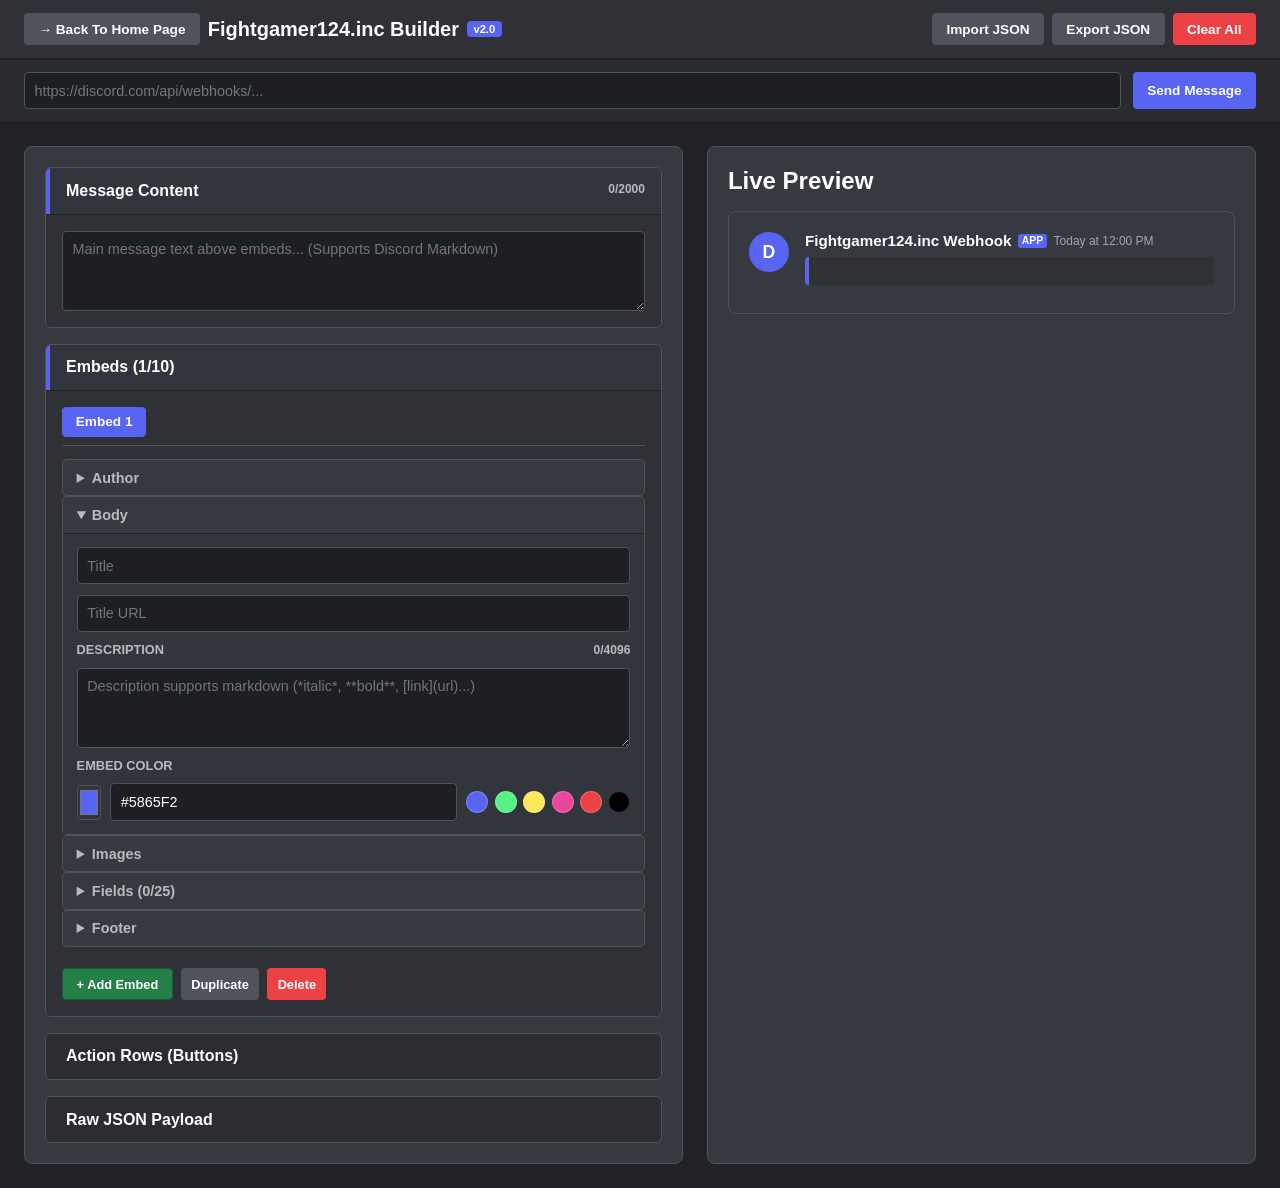
==== embed.html @ 540b1a71 "Change header branding to Fightgamer124.inc Updated the title and header branding from 'Discohook Bu" ====
<!DOCTYPE html>
<html lang="en">
<head>
    <meta charset="UTF-8">
    <meta name="viewport" content="width=device-width, initial-scale=1.0">
    <title>FG124 | Embed Builder</title>
    <link rel="stylesheet" href="embed.css">
</head>
<body>

<header class="topbar">
    <div class="brand">
        <!-- Back to Index Button -->
        <a href="index.html" class="btn btn-secondary back-btn" title="Back to Main Index">
            &#8594; Back To Home Page
        </a>
        <h1>Fightgamer124.inc Builder</h1>
        <span class="badge">v2.0</span>
    </div>
    <div class="top-actions">
        <button id="importBtn" class="btn btn-secondary">Import JSON</button>
        <button id="exportBtn" class="btn btn-secondary">Export JSON</button>
        <button id="clearAllBtn" class="btn btn-danger">Clear All</button>
    </div>
</header>

<!-- Webhook Integration Bar -->
<div class="webhook-bar">
    <input type="url" id="webhookUrl" placeholder="https://discord.com/api/webhooks/..." />
    <button id="sendWebhookBtn" class="btn btn-primary">Send Message</button>
</div>

<main class="layout">
    <!-- EDITOR PANEL (Fightgamer124.inc Style Accordion) -->
    <section class="editor">
        
        <!-- Main Message Content -->
        <details class="accordion-section" open>
            <summary class="accordion-header">
                <span>Message Content</span>
                <span class="counter"><span id="contentCount">0</span>/2000</span>
            </summary>
            <div class="accordion-body">
                <textarea id="messageContent" placeholder="Main message text above embeds... (Supports Discord Markdown)" maxlength="2000"></textarea>
            </div>
        </details>

        <!-- Embeds Accordion -->
        <details class="accordion-section" open>
            <summary class="accordion-header">
                <span>Embeds (<span id="embedCount">1</span>/10)</span>
            </summary>
            <div class="accordion-body">
                <div id="embedTabs" class="embed-tabs"></div>

                <div id="embedEditor" class="editor-content">
                    <!-- Author -->
                    <details class="nested-accordion">
                        <summary>Author</summary>
                        <div class="nested-body">
                            <input id="authorName" type="text" placeholder="Author name" maxlength="256">
                            <input id="authorURL" type="url" placeholder="Author URL">
                            <input id="authorIcon" type="url" placeholder="Author Icon URL">
                        </div>
                    </details>

                    <!-- Body (Title & Description) -->
                    <details class="nested-accordion" open>
                        <summary>Body</summary>
                        <div class="nested-body">
                            <input id="title" type="text" placeholder="Title" maxlength="256">
                            <input id="titleURL" type="url" placeholder="Title URL">
                            <div class="label-with-counter">
                                <label>Description</label>
                                <span class="counter"><span id="descriptionCount">0</span>/4096</span>
                            </div>
                            <textarea id="description" placeholder="Description supports markdown (*italic*, **bold**, [link](url)...)" maxlength="4096"></textarea>
                            
                            <!-- Color Swatches -->
                            <label>Embed Color</label>
                            <div class="color-picker-row">
                                <input id="color" type="color" value="#5865f2">
                                <input id="colorHex" type="text" value="#5865F2" maxlength="7">
                                <div class="swatches">
                                    <button class="swatch" data-color="#5865f2" style="background:#5865f2"></button>
                                    <button class="swatch" data-color="#57f287" style="background:#57f287"></button>
                                    <button class="swatch" data-color="#fee75c" style="background:#fee75c"></button>
                                    <button class="swatch" data-color="#eb459e" style="background:#eb459e"></button>
                                    <button class="swatch" data-color="#ed4245" style="background:#ed4245"></button>
                                    <button class="swatch" data-color="#000000" style="background:#000000"></button>
                                </div>
                            </div>
                        </div>
                    </details>

                    <!-- Images -->
                    <details class="nested-accordion">
                        <summary>Images</summary>
                        <div class="nested-body">
                            <input id="thumbnail" type="url" placeholder="Thumbnail URL">
                            <input id="image" type="url" placeholder="Image URL">
                        </div>
                    </details>

                    <!-- Fields -->
                    <details class="nested-accordion">
                        <summary>Fields (<span id="fieldCount">0</span>/25)</summary>
                        <div class="nested-body">
                            <div id="fields" class="dynamic-list"></div>
                            <button id="addField" class="btn btn-small">+ Add Field</button>
                        </div>
                    </details>

                    <!-- Footer -->
                    <details class="nested-accordion">
                        <summary>Footer</summary>
                        <div class="nested-body">
                            <input id="footerText" type="text" placeholder="Footer text" maxlength="2048">
                            <input id="footerIcon" type="url" placeholder="Footer icon URL">
                            <label class="checkbox">
                                <input id="timestamp" type="checkbox"> Include Timestamp
                            </label>
                        </div>
                    </details>
                </div>

                <div class="embed-controls">
                    <button id="addEmbed" class="btn btn-small">+ Add Embed</button>
                    <button id="duplicateEmbed" class="btn btn-secondary btn-small">Duplicate</button>
                    <button id="deleteEmbed" class="btn btn-danger btn-small">Delete</button>
                </div>
            </div>
        </details>

        <!-- Action Rows / Buttons -->
        <details class="accordion-section">
            <summary class="accordion-header">
                <span>Action Rows (Buttons)</span>
            </summary>
            <div class="accordion-body">
                <div id="buttons" class="dynamic-list"></div>
                <button id="addButton" class="btn btn-small">+ Add Button</button>
            </div>
        </details>

        <!-- Raw JSON Preview Accordion -->
        <details class="accordion-section">
            <summary class="accordion-header">
                <span>Raw JSON Payload</span>
            </summary>
            <div class="accordion-body">
                <pre id="jsonViewer" class="json-viewer"></pre>
            </div>
        </details>

    </section>

    <!-- DISCORD PREVIEW PANEL -->
    <section class="preview">
        <h2>Live Preview</h2>
        <div class="discord-window">
            <div class="discord-message">
                <div class="avatar">D</div>
                <div class="message-content">
                    <div class="username-row">
                        <span class="username">Fightgamer124.inc Webhook</span>
                        <span class="bot-badge">APP</span>
                        <span class="timestamp">Today at 12:00 PM</span>
                    </div>
                    
                    <div id="previewMessageContent" class="preview-msg-text"></div>
                    <div id="previewContainer"></div>
                </div>
            </div>
        </div>
    </section>
</main>

<input type="file" id="jsonFile" accept=".json" hidden>

<script src="embed.js"></script>
</body>
</html>
---- embed.css ----
:root {
    --bg-dark: #2f3136;
    --bg-secondary: #36393f;
    --bg-tertiary: #202225;
    --accent: #5865f2;
    --accent-hover: #4752c4;
    --danger: #ed4245;
    --danger-hover: #c03537;
    --text-primary: #ffffff;
    --text-secondary: #dcddde;
    --text-muted: #a3a6aa;
    --border-color: #202225;
    --border-bright: #4f545c;
    --input-bg: #1e1f22;
}

* { 
    box-sizing: border-box; 
    margin: 0; 
    padding: 0; 
    font-family: 'gg sans', 'Helvetica Neue', Helvetica, Arial, sans-serif; 
}

body { 
    background: var(--bg-tertiary); 
    color: var(--text-primary); 
    display: flex; 
    flex-direction: column; 
    min-height: 100vh; 
}

/* Top Navigation Header */
.topbar { 
    background: var(--bg-dark); 
    padding: 0.8rem 1.5rem; 
    display: flex; 
    justify-content: space-between; 
    align-items: center; 
    border-bottom: 2px solid var(--border-color); 
}

.brand { display: flex; align-items: center; gap: 0.5rem; }
.brand h1 { font-size: 1.25rem; font-weight: 700; color: #fff; }
.badge { background: var(--accent); color: #fff; font-size: 0.7rem; padding: 0.15rem 0.4rem; border-radius: 4px; font-weight: 700; }
.top-actions { display: flex; gap: 0.5rem; }

/* Webhook Control Bar */
.webhook-bar { 
    background: #292b2f; 
    padding: 0.75rem 1.5rem; 
    display: flex; 
    gap: 0.75rem; 
    border-bottom: 1px solid var(--border-color); 
}

.webhook-bar input { flex: 1; }

/* Layout Structure */
.layout { 
    display: grid; 
    grid-template-columns: 1.2fr 1fr; 
    gap: 1.5rem; 
    padding: 1.5rem; 
    flex: 1; 
    max-width: 1600px; 
    margin: 0 auto; 
    width: 100%; 
}

/* Back Button Styling */
.back-btn {
    display: inline-flex;
    align-items: center;
    gap: 0.35rem;
    text-decoration: none;
    font-size: 0.85rem;
    font-weight: 600;
    padding: 0.45rem 0.75rem;
    background: #4f545c;
    color: #ffffff;
    border-radius: 4px;
    transition: background 0.15s ease, transform 0.1s ease;
}

.back-btn:hover {
    background: #686d73;
    color: #ffffff;
    text-decoration: none;
}

.back-btn:active {
    transform: scale(0.97);
}



.editor, .preview { 
    background: var(--bg-secondary); 
    border-radius: 8px; 
    padding: 1.25rem; 
    border: 1px solid var(--border-bright); 
    display: flex; 
    flex-direction: column; 
    gap: 1rem; 
}

/* Discohook High-Contrast Accordions */
.accordion-section { 
    background: var(--bg-dark); 
    border: 1px solid var(--border-bright); 
    border-radius: 6px; 
    overflow: hidden; 
}

.accordion-header { 
    padding: 0.85rem 1rem; 
    font-weight: 700; 
    cursor: pointer; 
    user-select: none; 
    display: flex; 
    justify-content: space-between; 
    background: #2b2d31; 
    color: var(--text-primary);
    border-left: 4px solid transparent;
    transition: background 0.15s ease, border-color 0.15s ease;
}

.accordion-section[open] .accordion-header {
    border-left-color: var(--accent);
    background: #32353b;
}

.accordion-header:hover { background: #35383e; }

.accordion-body { 
    padding: 1rem; 
    display: flex; 
    flex-direction: column; 
    gap: 0.85rem; 
    background: var(--bg-dark);
    border-top: 1px solid var(--border-color); 
}

/* Nested Sub-Accordions */
.nested-accordion { 
    background: var(--bg-secondary); 
    border: 1px solid var(--border-bright); 
    border-radius: 5px; 
}

.nested-accordion summary { 
    padding: 0.6rem 0.85rem; 
    font-weight: 600; 
    cursor: pointer; 
    font-size: 0.9rem; 
    color: #b9bbbe; 
}

.nested-accordion summary:hover { color: #fff; }

.nested-body { 
    padding: 0.85rem; 
    display: flex; 
    flex-direction: column; 
    gap: 0.65rem; 
    background: #32353b;
    border-top: 1px solid var(--border-color); 
}

/* Form Controls and Accessibility Fixes */
label {
    font-size: 0.8rem;
    font-weight: 700;
    text-transform: uppercase;
    color: #b9bbbe;
}

input[type="text"], input[type="url"], textarea, select {
    background: var(--input-bg) !important; 
    border: 1px solid var(--border-bright) !important; 
    color: #ffffff !important; 
    padding: 0.6rem; 
    border-radius: 4px; 
    font-size: 0.9rem; 
    width: 100%;
}

input::placeholder, textarea::placeholder {
    color: #72767d !important;
}

input:focus, textarea:focus, select:focus { 
    outline: none; 
    border-color: var(--accent) !important; 
}

textarea { resize: vertical; min-height: 80px; }

.label-with-counter { display: flex; justify-content: space-between; align-items: center; }
.counter { font-size: 0.75rem; color: #b9bbbe; font-weight: 600; }

/* Dynamic List Items */
.dynamic-list { display: flex; flex-direction: column; gap: 0.65rem; }

.field-item, .button-item { 
    background: var(--bg-tertiary); 
    padding: 0.85rem; 
    border-radius: 5px; 
    border: 1px solid var(--border-bright); 
    display: flex; 
    flex-direction: column; 
    gap: 0.5rem; 
    position: relative; 
}

.remove-btn { 
    position: absolute; 
    top: 0.4rem; 
    right: 0.5rem; 
    background: transparent; 
    border: none; 
    color: var(--danger); 
    cursor: pointer; 
    font-weight: bold; 
    font-size: 1.2rem; 
}
.remove-btn:hover { color: #ff6b6e; }

/* Tabs Bar */
.embed-tabs { display: flex; gap: 0.4rem; overflow-x: auto; padding-bottom: 0.5rem; border-bottom: 1px solid var(--border-bright); }
.tab-btn { background: var(--bg-tertiary); color: #b9bbbe; border: 1px solid var(--border-bright); padding: 0.4rem 0.8rem; border-radius: 4px; cursor: pointer; font-size: 0.85rem; font-weight: 600; }
.tab-btn.active { background: var(--accent); color: #fff; border-color: var(--accent); }

.embed-controls { display: flex; gap: 0.5rem; margin-top: 0.5rem; }


/* Discord Inline Code */
.discord-inline-code {
    background: #2b2d31;
    color: #ebdbb2;
    padding: 0.15rem 0.3rem;
    border-radius: 3px;
    font-family: 'Consolas', 'Courier New', monospace;
    font-size: 0.85em;
}

/* Discord Multiline Code Blocks */
.discord-code-block {
    background: #2b2d31;
    border: 1px solid #1e1f22;
    border-radius: 4px;
    padding: 0.5rem;
    margin: 0.4rem 0;
    overflow-x: auto;
}
.discord-code-block code {
    font-family: 'Consolas', 'Courier New', monospace;
    font-size: 0.825em;
    color: #dcddde;
    white-space: pre;
}

/* Discord Blockquotes */
.discord-blockquote {
    border-left: 4px solid #4e5058;
    padding-left: 0.6rem;
    margin: 0.3rem 0;
    color: #b9bbbe;
}

/* Discord Spoilers */
.discord-spoiler {
    background: #202225;
    color: transparent;
    border-radius: 3px;
    padding: 0 0.2rem;
    cursor: pointer;
    user-select: none;
}
.discord-spoiler:hover, .discord-spoiler:active {
    background: rgba(255, 255, 255, 0.1);
    color: #dcddde;
}


/* High-Contrast Add Embed Button */
#addEmbed {
    background-color: #248046; /* Discord Success Green */
    color: #ffffff;
    font-weight: 700;
    border: 1px solid #1a5c32;
    padding: 0.45rem 0.85rem;
    border-radius: 4px;
    cursor: pointer;
    transition: background-color 0.15s ease, transform 0.1s ease;
}

#addEmbed:hover {
    background-color: #1a5c32;
}

#addEmbed:active {
    transform: scale(0.98);
}

/* Buttons */
.btn { padding: 0.55rem 0.9rem; border-radius: 4px; border: none; font-weight: 600; cursor: pointer; color: #fff; font-size: 0.85rem; transition: background 0.15s; }
.btn-primary { background: var(--accent); }
.btn-primary:hover { background: var(--accent-hover); }
.btn-secondary { background: #4f545c; }
.btn-secondary:hover { background: #686d73; }
.btn-danger { background: var(--danger); }
.btn-danger:hover { background: var(--danger-hover); }
.btn-small { padding: 0.35rem 0.65rem; font-size: 0.8rem; }

.color-picker-row { display: flex; align-items: center; gap: 0.6rem; }
input[type="color"] { width: 38px; height: 35px; border: 1px solid var(--border-bright); border-radius: 4px; cursor: pointer; background: transparent; }
.swatches { display: flex; gap: 0.4rem; }
.swatch { width: 22px; height: 22px; border-radius: 50%; border: 1px solid rgba(255, 255, 255, 0.2); cursor: pointer; }

/* Readable Raw JSON Preview Block */
.json-viewer { 
    background: #18191c; 
    padding: 0.85rem; 
    border-radius: 5px; 
    font-family: 'Consolas', 'Courier New', monospace; 
    font-size: 0.8rem; 
    color: #008000;
    color: #55ff55; 
    max-height: 220px; 
    overflow-y: auto; 
    white-space: pre-wrap; 
    border: 1px solid var(--border-bright);
}

/* Discord Dark Message Window Preview */
.discord-window { background: #36393f; padding: 1.25rem; border-radius: 8px; border: 1px solid var(--border-bright); }
.discord-message { display: flex; gap: 1rem; }
.avatar { width: 40px; height: 40px; background: var(--accent); border-radius: 50%; display: flex; align-items: center; justify-content: center; font-weight: bold; font-size: 1.1rem; color: #fff; }
.message-content { flex: 1; }
.username-row { display: flex; align-items: center; gap: 0.4rem; margin-bottom: 0.4rem; }
.username { font-weight: 600; font-size: 0.95rem; color: #ffffff; }
.bot-badge { background: var(--accent); color: #fff; font-size: 0.65rem; padding: 0.1rem 0.25rem; border-radius: 3px; font-weight: 700; }
.timestamp { font-size: 0.75rem; color: #a3a6aa; }

.preview-msg-text { font-size: 0.9375rem; color: #dcddde; margin-bottom: 0.5rem; white-space: pre-wrap; word-break: break-word; }

/* Discord Embed Cards */
.preview-embed { background: #2f3136; border-left: 4px solid var(--accent); border-radius: 4px; padding: 0.85rem 1rem; max-width: 520px; margin-bottom: 0.5rem; display: grid; gap: 0.5rem; }
.embed-author { display: flex; align-items: center; gap: 0.5rem; font-size: 0.85rem; font-weight: 600; color: #ffffff; }
.embed-author img { width: 20px; height: 20px; border-radius: 50%; object-fit: cover; }
.embed-title { font-weight: 700; font-size: 1rem; color: #ffffff; }
.embed-title a { color: #00a8fc; text-decoration: none; }
.embed-title a:hover { text-decoration: underline; }
.embed-description { font-size: 0.875rem; white-space: pre-wrap; word-break: break-word; color: #dcddde; }

.embed-fields { display: grid; grid-template-columns: repeat(12, 1fr); gap: 0.5rem; margin-top: 0.25rem; }
.embed-field { grid-column: span 12; }
.embed-field.inline { grid-column: span 4; }
.field-name { font-size: 0.8rem; font-weight: 700; color: #ffffff; margin-bottom: 0.2rem; }
.field-value { font-size: 0.85rem; color: #dcddde; white-space: pre-wrap; }

.embed-thumbnail { max-width: 80px; max-height: 80px; border-radius: 4px; float: right; }
.embed-image { width: 100%; border-radius: 4px; margin-top: 0.5rem; max-height: 300px; object-fit: cover; }
.embed-footer { display: flex; align-items: center; gap: 0.4rem; font-size: 0.75rem; color: #a3a6aa; margin-top: 0.25rem; }
.embed-footer img { width: 18px; height: 18px; border-radius: 50%; }

/* Buttons Rendering */
.preview-buttons { display: flex; flex-wrap: wrap; gap: 0.5rem; margin-top: 0.5rem; }
.discord-btn { background: #4f545c; color: #fff; border: none; padding: 0.45rem 0.85rem; border-radius: 3px; font-size: 0.85rem; cursor: not-allowed; font-weight: 600; }
.discord-btn.primary { background: var(--accent); }
.discord-btn.success { background: #248046; }
.discord-btn.danger { background: var(--danger); }
.discord-btn.secondary { background: #4f545c; }

@media (max-width: 900px) { .layout { grid-template-columns: 1fr; } }
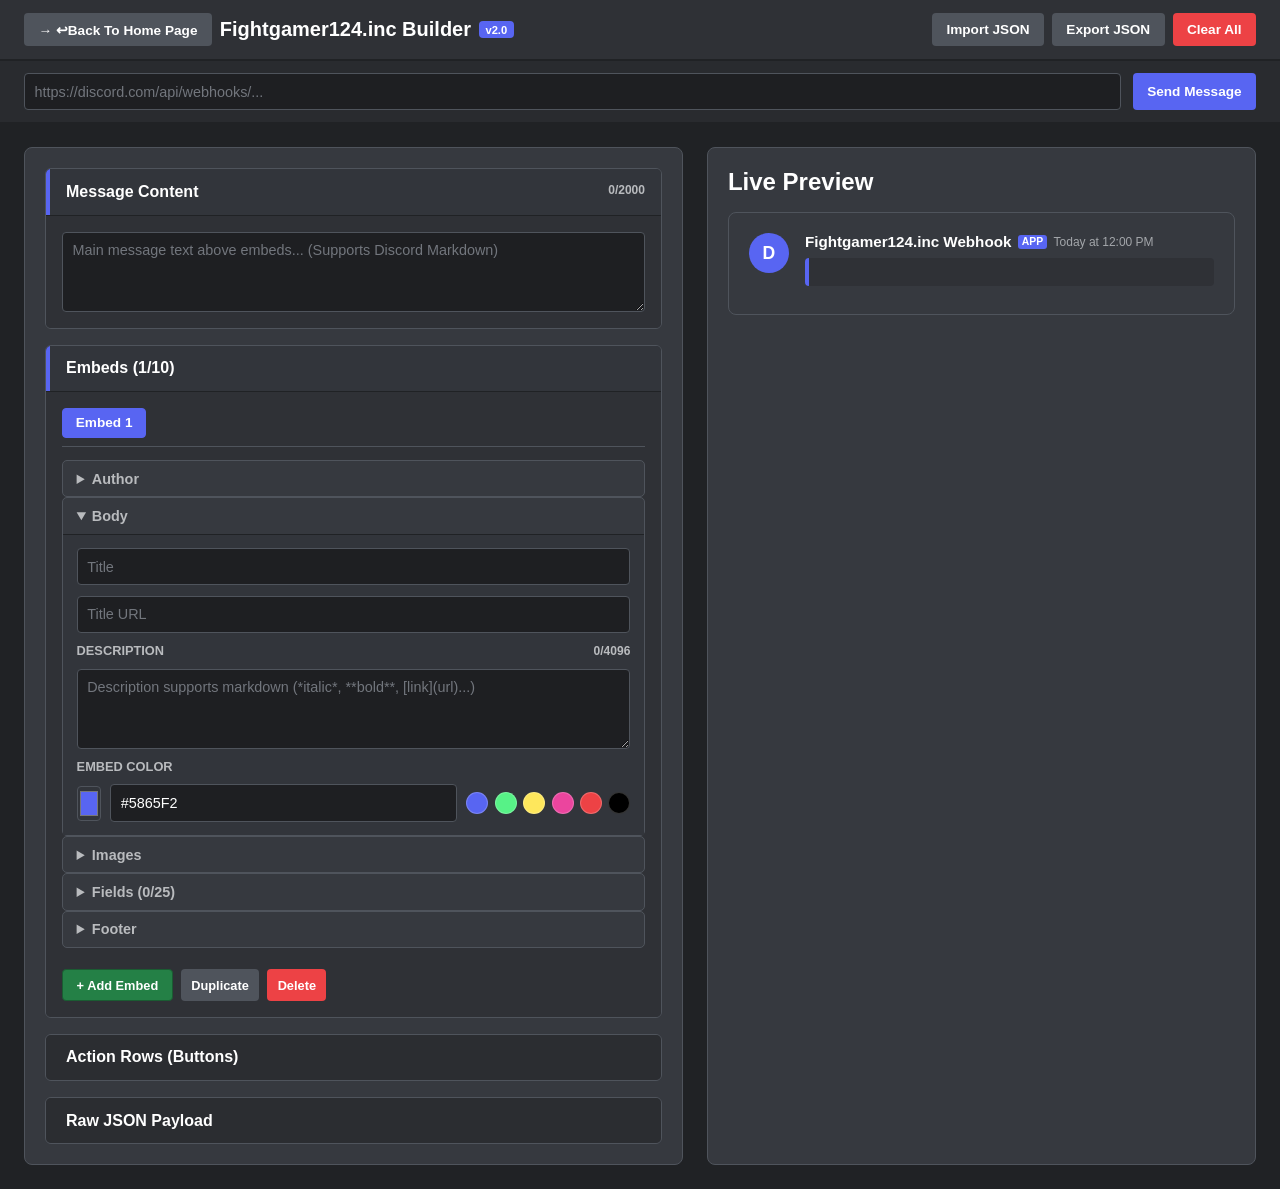
==== commit b0e3ac8a: "Update embed.html" ====
--- a/embed.html
+++ b/embed.html
@@ -12,7 +12,7 @@
     <div class="brand">
         <!-- Back to Index Button -->
         <a href="index.html" class="btn btn-secondary back-btn" title="Back to Main Index">
-            &#8594; Back To Home Page
+            &#8594; ↩Back To Home Page
         </a>
         <h1>Fightgamer124.inc Builder</h1>
         <span class="badge">v2.0</span>
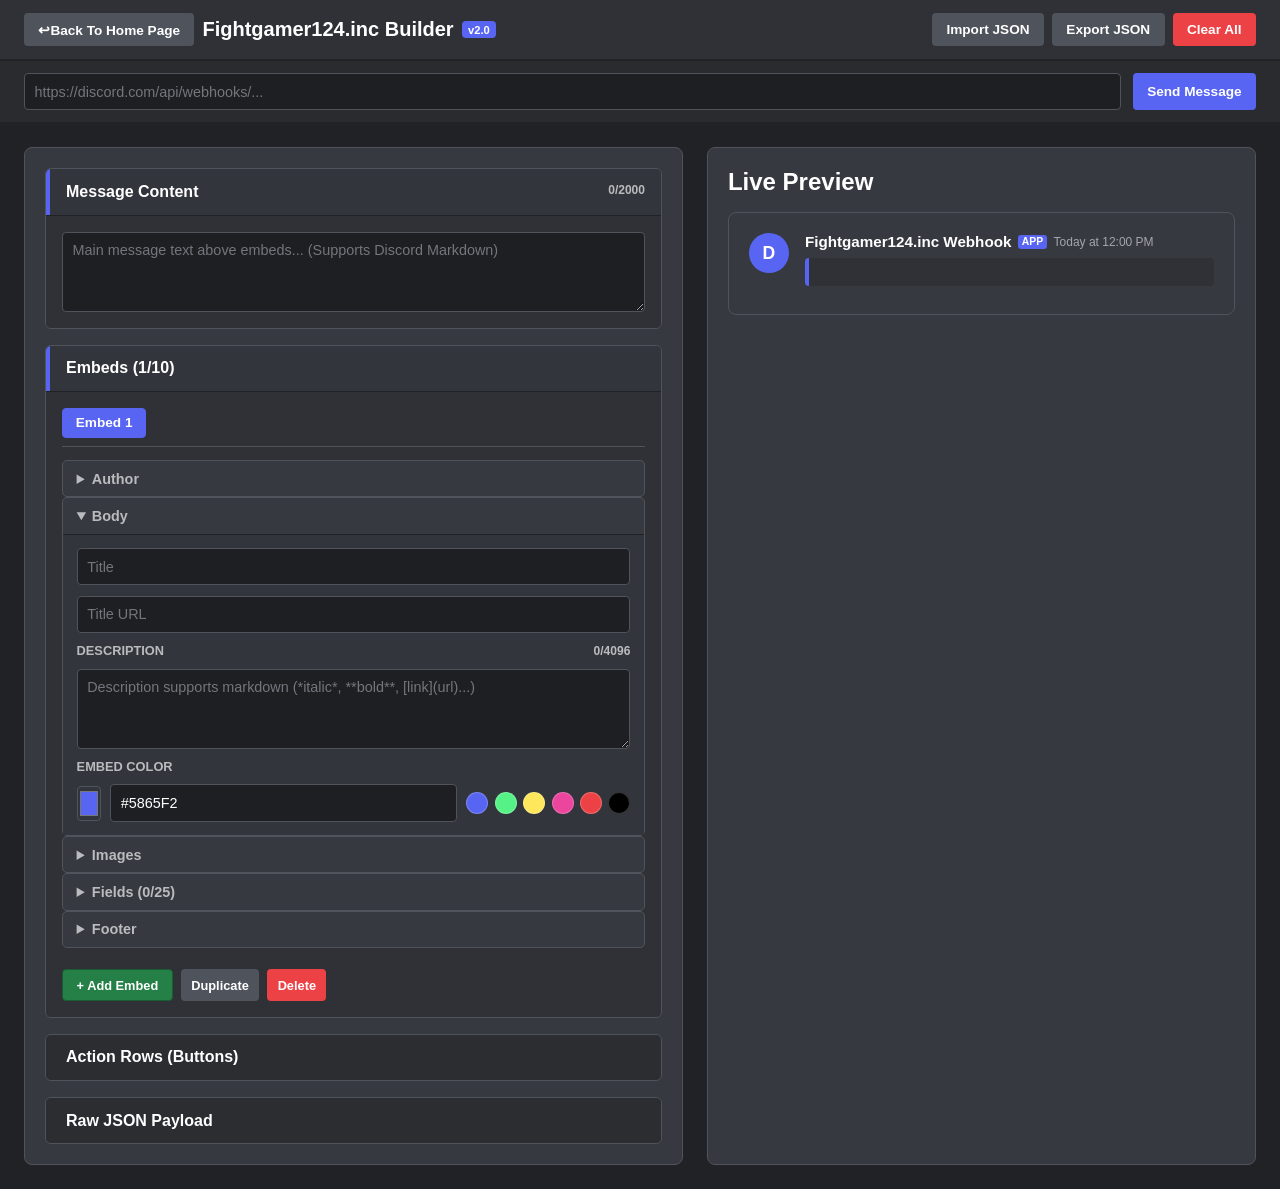
==== commit 5430dfbc: "Fix HTML encoding issues in embed.html" ====
--- a/embed.html
+++ b/embed.html
@@ -11,8 +11,8 @@
 <header class="topbar">
     <div class="brand">
         <!-- Back to Index Button -->
-        <a href="index.html" class="btn btn-secondary back-btn" title="Back to Main Index">
-            &#8594; ↩Back To Home Page
+        <a href="index" class="btn btn-secondary back-btn" title="Back to Main Index">
+            ↩Back To Home Page
         </a>
         <h1>Fightgamer124.inc Builder</h1>
         <span class="badge">v2.0</span>
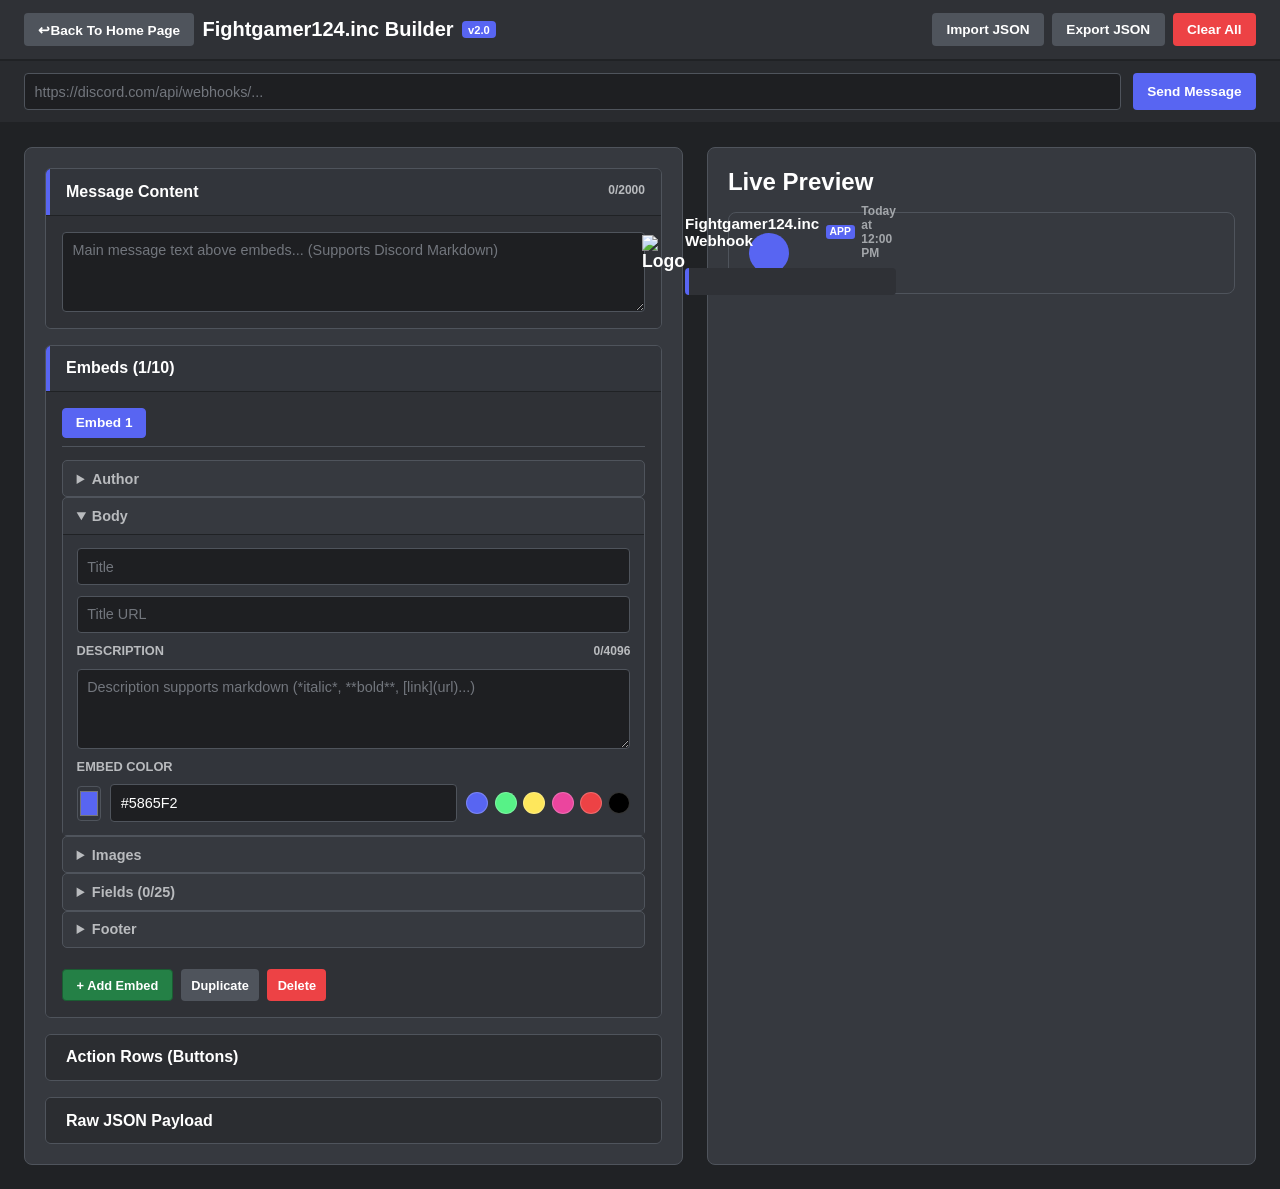
==== commit f5b8f6a3: "Update embed.html" ====
--- a/embed.html
+++ b/embed.html
@@ -11,7 +11,7 @@
 <header class="topbar">
     <div class="brand">
         <!-- Back to Index Button -->
-        <a href="index" class="btn btn-secondary back-btn" title="Back to Main Index">
+        <a href="/" class="btn btn-secondary back-btn" title="Back to Main Index">
             ↩Back To Home Page
         </a>
         <h1>Fightgamer124.inc Builder</h1>
@@ -160,7 +160,8 @@
         <h2>Live Preview</h2>
         <div class="discord-window">
             <div class="discord-message">
-                <div class="avatar">D</div>
+                <div class="avatar">
+                    <img src="assets/embed.png" alt="Logo" class="avatar-img">
                 <div class="message-content">
                     <div class="username-row">
                         <span class="username">Fightgamer124.inc Webhook</span>
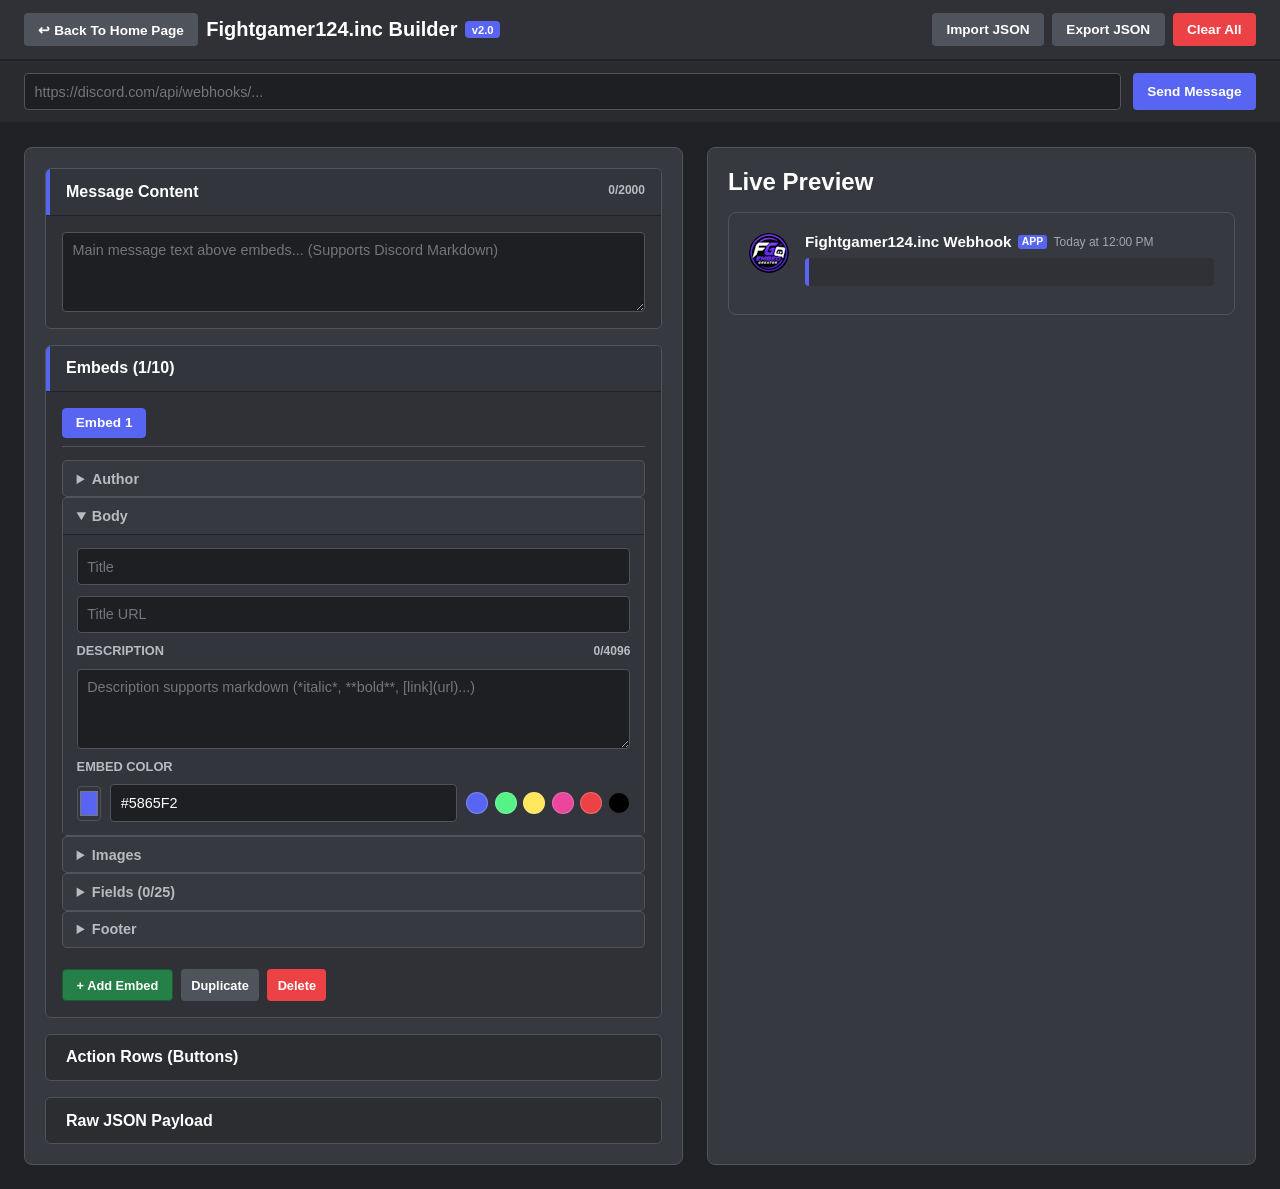
==== commit c1b15b4a: "Fix HTML encoding issues in embed.html" ====
--- a/embed.html
+++ b/embed.html
@@ -12,7 +12,7 @@
     <div class="brand">
         <!-- Back to Index Button -->
         <a href="/" class="btn btn-secondary back-btn" title="Back to Main Index">
-            ↩Back To Home Page
+            ↩ Back To Home Page
         </a>
         <h1>Fightgamer124.inc Builder</h1>
         <span class="badge">v2.0</span>
@@ -31,7 +31,7 @@
 </div>
 
 <main class="layout">
-    <!-- EDITOR PANEL (Fightgamer124.inc Style Accordion) -->
+    <!-- EDITOR PANEL -->
     <section class="editor">
         
         <!-- Main Message Content -->
@@ -162,6 +162,7 @@
             <div class="discord-message">
                 <div class="avatar">
                     <img src="assets/embed.png" alt="Logo" class="avatar-img">
+                </div>
                 <div class="message-content">
                     <div class="username-row">
                         <span class="username">Fightgamer124.inc Webhook</span>
--- a/embed.css
+++ b/embed.css
@@ -336,7 +336,21 @@
 /* Discord Dark Message Window Preview */
 .discord-window { background: #36393f; padding: 1.25rem; border-radius: 8px; border: 1px solid var(--border-bright); }
 .discord-message { display: flex; gap: 1rem; }
-.avatar { width: 40px; height: 40px; background: var(--accent); border-radius: 50%; display: flex; align-items: center; justify-content: center; font-weight: bold; font-size: 1.1rem; color: #fff; }
+.avatar {
+    width: 40px;
+    height: 40px;
+    border-radius: 50%;
+    overflow: hidden;
+    display: flex;
+    align-items: center;
+    justify-content: center;
+}
+
+.avatar-img {
+    width: 100%;
+    height: 100%;
+    object-fit: cover;
+}
 .message-content { flex: 1; }
 .username-row { display: flex; align-items: center; gap: 0.4rem; margin-bottom: 0.4rem; }
 .username { font-weight: 600; font-size: 0.95rem; color: #ffffff; }
@@ -373,4 +387,4 @@
 .discord-btn.danger { background: var(--danger); }
 .discord-btn.secondary { background: #4f545c; }
 
-@media (max-width: 900px) { .layout { grid-template-columns: 1fr; } }+@media (max-width: 900px) { .layout { grid-template-columns: 1fr; } }
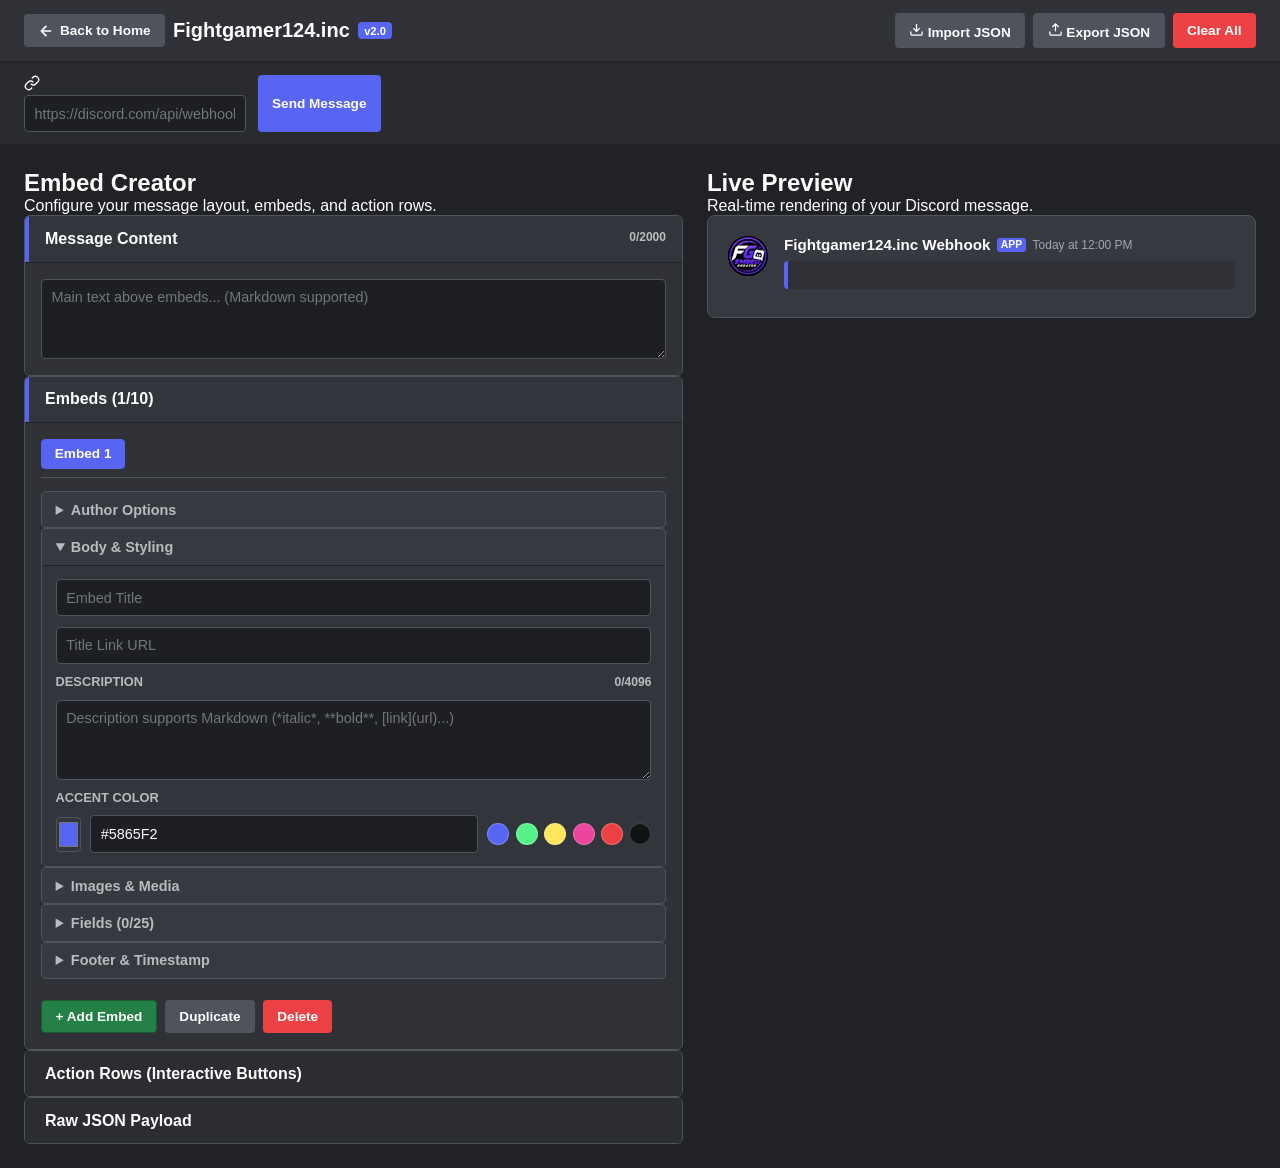
==== commit 7d84ad41: "Update embed.html" ====
--- a/embed.html
+++ b/embed.html
@@ -3,52 +3,68 @@
 <head>
     <meta charset="UTF-8">
     <meta name="viewport" content="width=device-width, initial-scale=1.0">
-    <title>FG124 | Embed Builder</title>
+    <title>FG124 | Professional Embed Builder</title>
     <link rel="stylesheet" href="embed.css">
+    <!-- Inter Font for Clean UI Typography -->
+    <link rel="preconnect" href="https://fonts.googleapis.com">
+    <link rel="preconnect" href="https://fonts.gstatic.com" crossorigin>
+    <link href="https://fonts.googleapis.com/css2?family=Inter:wght@400;500;600;700&display=swap" rel="stylesheet">
 </head>
 <body>
 
 <header class="topbar">
     <div class="brand">
-        <!-- Back to Index Button -->
         <a href="/" class="btn btn-secondary back-btn" title="Back to Main Index">
-            ↩ Back To Home Page
+            <svg width="16" height="16" viewBox="0 0 24 24" fill="none" stroke="currentColor" stroke-width="2.5" stroke-linecap="round" stroke-linejoin="round"><path d="M19 12H5M12 19l-7-7 7-7"/></svg>
+            Back to Home
         </a>
-        <h1>Fightgamer124.inc Builder</h1>
+        <h1 class="brand-title">Fightgamer124<span>.inc</span></h1>
         <span class="badge">v2.0</span>
     </div>
     <div class="top-actions">
-        <button id="importBtn" class="btn btn-secondary">Import JSON</button>
-        <button id="exportBtn" class="btn btn-secondary">Export JSON</button>
+        <button id="importBtn" class="btn btn-secondary">
+            <svg width="15" height="15" viewBox="0 0 24 24" fill="none" stroke="currentColor" stroke-width="2"><path d="M21 15v4a2 2 0 0 1-2 2H5a2 2 0 0 1-2-2v-4"/><polyline points="7 10 12 15 17 10"/><line x1="12" y1="15" x2="12" y2="3"/></svg>
+            Import JSON
+        </button>
+        <button id="exportBtn" class="btn btn-secondary">
+            <svg width="15" height="15" viewBox="0 0 24 24" fill="none" stroke="currentColor" stroke-width="2"><path d="M21 15v4a2 2 0 0 1-2 2H5a2 2 0 0 1-2-2v-4"/><polyline points="17 8 12 3 7 8"/><line x1="12" y1="3" x2="12" y2="15"/></svg>
+            Export JSON
+        </button>
         <button id="clearAllBtn" class="btn btn-danger">Clear All</button>
     </div>
 </header>
 
-<!-- Webhook Integration Bar -->
 <div class="webhook-bar">
-    <input type="url" id="webhookUrl" placeholder="https://discord.com/api/webhooks/..." />
+    <div class="input-wrapper">
+        <svg class="webhook-icon" width="16" height="16" viewBox="0 0 24 24" fill="none" stroke="currentColor" stroke-width="2"><path d="M10 13a5 5 0 0 0 7.54.54l3-3a5 5 0 0 0-7.07-7.07l-1.72 1.71"/><path d="M14 11a5 5 0 0 0-7.54-.54l-3 3a5 5 0 0 0 7.07 7.07l1.71-1.71"/></svg>
+        <input type="url" id="webhookUrl" placeholder="https://discord.com/api/webhooks/..." />
+    </div>
     <button id="sendWebhookBtn" class="btn btn-primary">Send Message</button>
 </div>
 
 <main class="layout">
     <!-- EDITOR PANEL -->
-    <section class="editor">
+    <section class="editor-panel">
+        <div class="panel-header">
+            <h2>Embed Creator</h2>
+            <p>Configure your message layout, embeds, and action rows.</p>
+        </div>
         
         <!-- Main Message Content -->
         <details class="accordion-section" open>
             <summary class="accordion-header">
-                <span>Message Content</span>
+                <span class="header-title">Message Content</span>
                 <span class="counter"><span id="contentCount">0</span>/2000</span>
             </summary>
             <div class="accordion-body">
-                <textarea id="messageContent" placeholder="Main message text above embeds... (Supports Discord Markdown)" maxlength="2000"></textarea>
+                <textarea id="messageContent" placeholder="Main text above embeds... (Markdown supported)" maxlength="2000"></textarea>
             </div>
         </details>
 
         <!-- Embeds Accordion -->
         <details class="accordion-section" open>
             <summary class="accordion-header">
-                <span>Embeds (<span id="embedCount">1</span>/10)</span>
+                <span class="header-title">Embeds (<span id="embedCount">1</span>/10)</span>
             </summary>
             <div class="accordion-body">
                 <div id="embedTabs" class="embed-tabs"></div>
@@ -56,28 +72,27 @@
                 <div id="embedEditor" class="editor-content">
                     <!-- Author -->
                     <details class="nested-accordion">
-                        <summary>Author</summary>
-                        <div class="nested-body">
-                            <input id="authorName" type="text" placeholder="Author name" maxlength="256">
-                            <input id="authorURL" type="url" placeholder="Author URL">
+                        <summary>Author Options</summary>
+                        <div class="nested-body">
+                            <input id="authorName" type="text" placeholder="Author Name" maxlength="256">
+                            <input id="authorURL" type="url" placeholder="Author Link URL">
                             <input id="authorIcon" type="url" placeholder="Author Icon URL">
                         </div>
                     </details>
 
-                    <!-- Body (Title & Description) -->
+                    <!-- Body -->
                     <details class="nested-accordion" open>
-                        <summary>Body</summary>
-                        <div class="nested-body">
-                            <input id="title" type="text" placeholder="Title" maxlength="256">
-                            <input id="titleURL" type="url" placeholder="Title URL">
+                        <summary>Body & Styling</summary>
+                        <div class="nested-body">
+                            <input id="title" type="text" placeholder="Embed Title" maxlength="256">
+                            <input id="titleURL" type="url" placeholder="Title Link URL">
                             <div class="label-with-counter">
                                 <label>Description</label>
                                 <span class="counter"><span id="descriptionCount">0</span>/4096</span>
                             </div>
-                            <textarea id="description" placeholder="Description supports markdown (*italic*, **bold**, [link](url)...)" maxlength="4096"></textarea>
+                            <textarea id="description" placeholder="Description supports Markdown (*italic*, **bold**, [link](url)...)" maxlength="4096"></textarea>
                             
-                            <!-- Color Swatches -->
-                            <label>Embed Color</label>
+                            <label class="section-label">Accent Color</label>
                             <div class="color-picker-row">
                                 <input id="color" type="color" value="#5865f2">
                                 <input id="colorHex" type="text" value="#5865F2" maxlength="7">
@@ -87,7 +102,7 @@
                                     <button class="swatch" data-color="#fee75c" style="background:#fee75c"></button>
                                     <button class="swatch" data-color="#eb459e" style="background:#eb459e"></button>
                                     <button class="swatch" data-color="#ed4245" style="background:#ed4245"></button>
-                                    <button class="swatch" data-color="#000000" style="background:#000000"></button>
+                                    <button class="swatch" data-color="#111214" style="background:#111214"></button>
                                 </div>
                             </div>
                         </div>
@@ -95,10 +110,10 @@
 
                     <!-- Images -->
                     <details class="nested-accordion">
-                        <summary>Images</summary>
-                        <div class="nested-body">
-                            <input id="thumbnail" type="url" placeholder="Thumbnail URL">
-                            <input id="image" type="url" placeholder="Image URL">
+                        <summary>Images & Media</summary>
+                        <div class="nested-body">
+                            <input id="thumbnail" type="url" placeholder="Thumbnail Image URL (Top Right)">
+                            <input id="image" type="url" placeholder="Main Image URL (Bottom)">
                         </div>
                     </details>
 
@@ -107,27 +122,29 @@
                         <summary>Fields (<span id="fieldCount">0</span>/25)</summary>
                         <div class="nested-body">
                             <div id="fields" class="dynamic-list"></div>
-                            <button id="addField" class="btn btn-small">+ Add Field</button>
+                            <button id="addField" class="btn btn-outline">+ Add Field</button>
                         </div>
                     </details>
 
                     <!-- Footer -->
                     <details class="nested-accordion">
-                        <summary>Footer</summary>
-                        <div class="nested-body">
-                            <input id="footerText" type="text" placeholder="Footer text" maxlength="2048">
-                            <input id="footerIcon" type="url" placeholder="Footer icon URL">
-                            <label class="checkbox">
-                                <input id="timestamp" type="checkbox"> Include Timestamp
+                        <summary>Footer & Timestamp</summary>
+                        <div class="nested-body">
+                            <input id="footerText" type="text" placeholder="Footer Text" maxlength="2048">
+                            <input id="footerIcon" type="url" placeholder="Footer Icon URL">
+                            <label class="checkbox-container">
+                                <input id="timestamp" type="checkbox"> 
+                                <span class="checkbox-mask"></span>
+                                Include Current Timestamp
                             </label>
                         </div>
                     </details>
                 </div>
 
                 <div class="embed-controls">
-                    <button id="addEmbed" class="btn btn-small">+ Add Embed</button>
-                    <button id="duplicateEmbed" class="btn btn-secondary btn-small">Duplicate</button>
-                    <button id="deleteEmbed" class="btn btn-danger btn-small">Delete</button>
+                    <button id="addEmbed" class="btn btn-success">+ Add Embed</button>
+                    <button id="duplicateEmbed" class="btn btn-secondary">Duplicate</button>
+                    <button id="deleteEmbed" class="btn btn-danger">Delete</button>
                 </div>
             </div>
         </details>
@@ -135,29 +152,31 @@
         <!-- Action Rows / Buttons -->
         <details class="accordion-section">
             <summary class="accordion-header">
-                <span>Action Rows (Buttons)</span>
+                <span class="header-title">Action Rows (Interactive Buttons)</span>
             </summary>
             <div class="accordion-body">
                 <div id="buttons" class="dynamic-list"></div>
-                <button id="addButton" class="btn btn-small">+ Add Button</button>
+                <button id="addButton" class="btn btn-outline">+ Add Button</button>
             </div>
         </details>
 
         <!-- Raw JSON Preview Accordion -->
         <details class="accordion-section">
             <summary class="accordion-header">
-                <span>Raw JSON Payload</span>
+                <span class="header-title">Raw JSON Payload</span>
             </summary>
             <div class="accordion-body">
                 <pre id="jsonViewer" class="json-viewer"></pre>
             </div>
         </details>
-
     </section>
 
     <!-- DISCORD PREVIEW PANEL -->
-    <section class="preview">
-        <h2>Live Preview</h2>
+    <section class="preview-panel">
+        <div class="panel-header">
+            <h2>Live Preview</h2>
+            <p>Real-time rendering of your Discord message.</p>
+        </div>
         <div class="discord-window">
             <div class="discord-message">
                 <div class="avatar">
--- a/embed.css
+++ b/embed.css
@@ -92,8 +92,6 @@
     transform: scale(0.97);
 }
 
-
-
 .editor, .preview { 
     background: var(--bg-secondary); 
     border-radius: 8px; 
@@ -233,8 +231,7 @@
 
 .embed-controls { display: flex; gap: 0.5rem; margin-top: 0.5rem; }
 
-
-/* Discord Inline Code */
+/* Discord Formatting Styles */
 .discord-inline-code {
     background: #2b2d31;
     color: #ebdbb2;
@@ -244,7 +241,6 @@
     font-size: 0.85em;
 }
 
-/* Discord Multiline Code Blocks */
 .discord-code-block {
     background: #2b2d31;
     border: 1px solid #1e1f22;
@@ -260,7 +256,6 @@
     white-space: pre;
 }
 
-/* Discord Blockquotes */
 .discord-blockquote {
     border-left: 4px solid #4e5058;
     padding-left: 0.6rem;
@@ -268,7 +263,6 @@
     color: #b9bbbe;
 }
 
-/* Discord Spoilers */
 .discord-spoiler {
     background: #202225;
     color: transparent;
@@ -282,10 +276,9 @@
     color: #dcddde;
 }
 
-
-/* High-Contrast Add Embed Button */
+/* High-Contrast Buttons */
 #addEmbed {
-    background-color: #248046; /* Discord Success Green */
+    background-color: #248046;
     color: #ffffff;
     font-weight: 700;
     border: 1px solid #1a5c32;
@@ -295,15 +288,9 @@
     transition: background-color 0.15s ease, transform 0.1s ease;
 }
 
-#addEmbed:hover {
-    background-color: #1a5c32;
-}
-
-#addEmbed:active {
-    transform: scale(0.98);
-}
-
-/* Buttons */
+#addEmbed:hover { background-color: #1a5c32; }
+#addEmbed:active { transform: scale(0.98); }
+
 .btn { padding: 0.55rem 0.9rem; border-radius: 4px; border: none; font-weight: 600; cursor: pointer; color: #fff; font-size: 0.85rem; transition: background 0.15s; }
 .btn-primary { background: var(--accent); }
 .btn-primary:hover { background: var(--accent-hover); }
@@ -318,14 +305,13 @@
 .swatches { display: flex; gap: 0.4rem; }
 .swatch { width: 22px; height: 22px; border-radius: 50%; border: 1px solid rgba(255, 255, 255, 0.2); cursor: pointer; }
 
-/* Readable Raw JSON Preview Block */
+/* Raw JSON Block */
 .json-viewer { 
     background: #18191c; 
     padding: 0.85rem; 
     border-radius: 5px; 
     font-family: 'Consolas', 'Courier New', monospace; 
     font-size: 0.8rem; 
-    color: #008000;
     color: #55ff55; 
     max-height: 220px; 
     overflow-y: auto; 
@@ -333,17 +319,20 @@
     border: 1px solid var(--border-bright);
 }
 
-/* Discord Dark Message Window Preview */
+/* Discord Preview Section */
 .discord-window { background: #36393f; padding: 1.25rem; border-radius: 8px; border: 1px solid var(--border-bright); }
 .discord-message { display: flex; gap: 1rem; }
+
 .avatar {
     width: 40px;
     height: 40px;
+    min-width: 40px; /* Prevents avatar shrinking when screen is small */
     border-radius: 50%;
     overflow: hidden;
     display: flex;
     align-items: center;
     justify-content: center;
+    background-color: #000000;
 }
 
 .avatar-img {
@@ -351,6 +340,7 @@
     height: 100%;
     object-fit: cover;
 }
+
 .message-content { flex: 1; }
 .username-row { display: flex; align-items: center; gap: 0.4rem; margin-bottom: 0.4rem; }
 .username { font-weight: 600; font-size: 0.95rem; color: #ffffff; }
@@ -379,7 +369,7 @@
 .embed-footer { display: flex; align-items: center; gap: 0.4rem; font-size: 0.75rem; color: #a3a6aa; margin-top: 0.25rem; }
 .embed-footer img { width: 18px; height: 18px; border-radius: 50%; }
 
-/* Buttons Rendering */
+/* Dynamic Buttons Preview */
 .preview-buttons { display: flex; flex-wrap: wrap; gap: 0.5rem; margin-top: 0.5rem; }
 .discord-btn { background: #4f545c; color: #fff; border: none; padding: 0.45rem 0.85rem; border-radius: 3px; font-size: 0.85rem; cursor: not-allowed; font-weight: 600; }
 .discord-btn.primary { background: var(--accent); }
